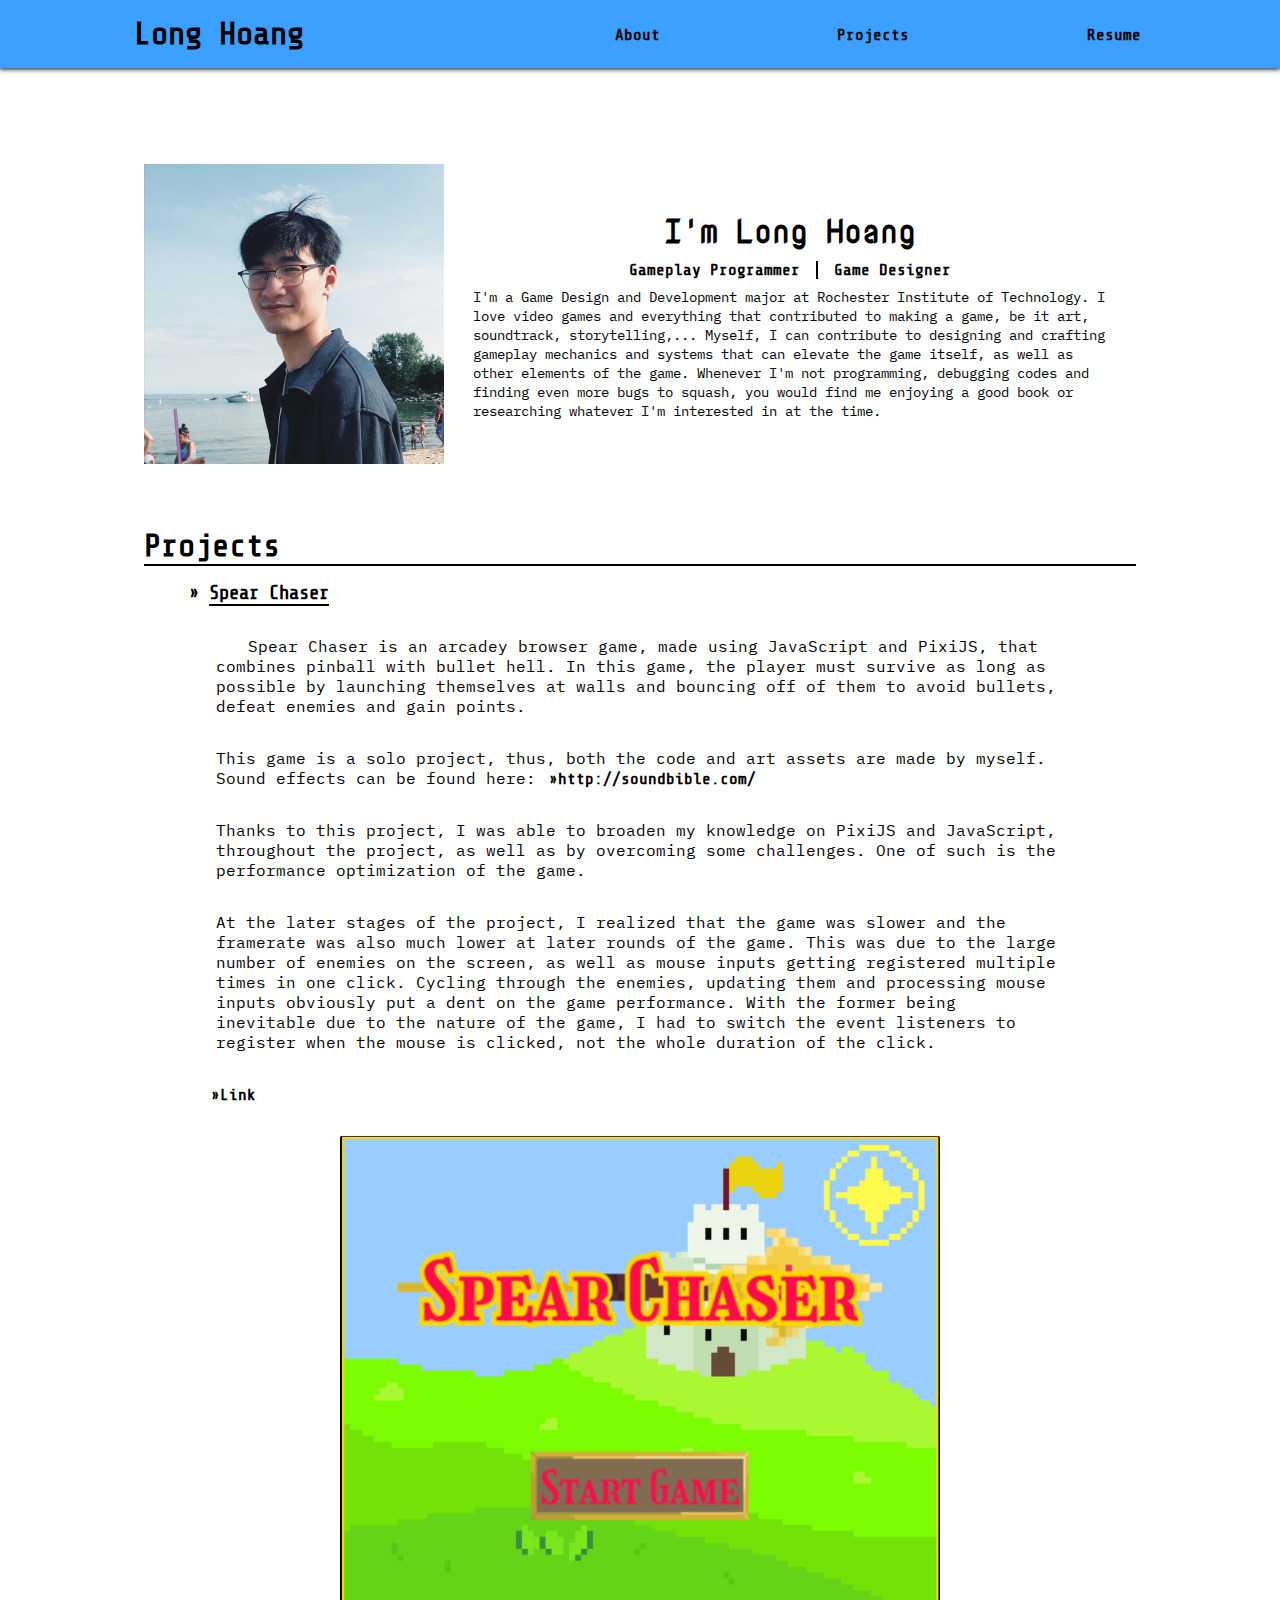
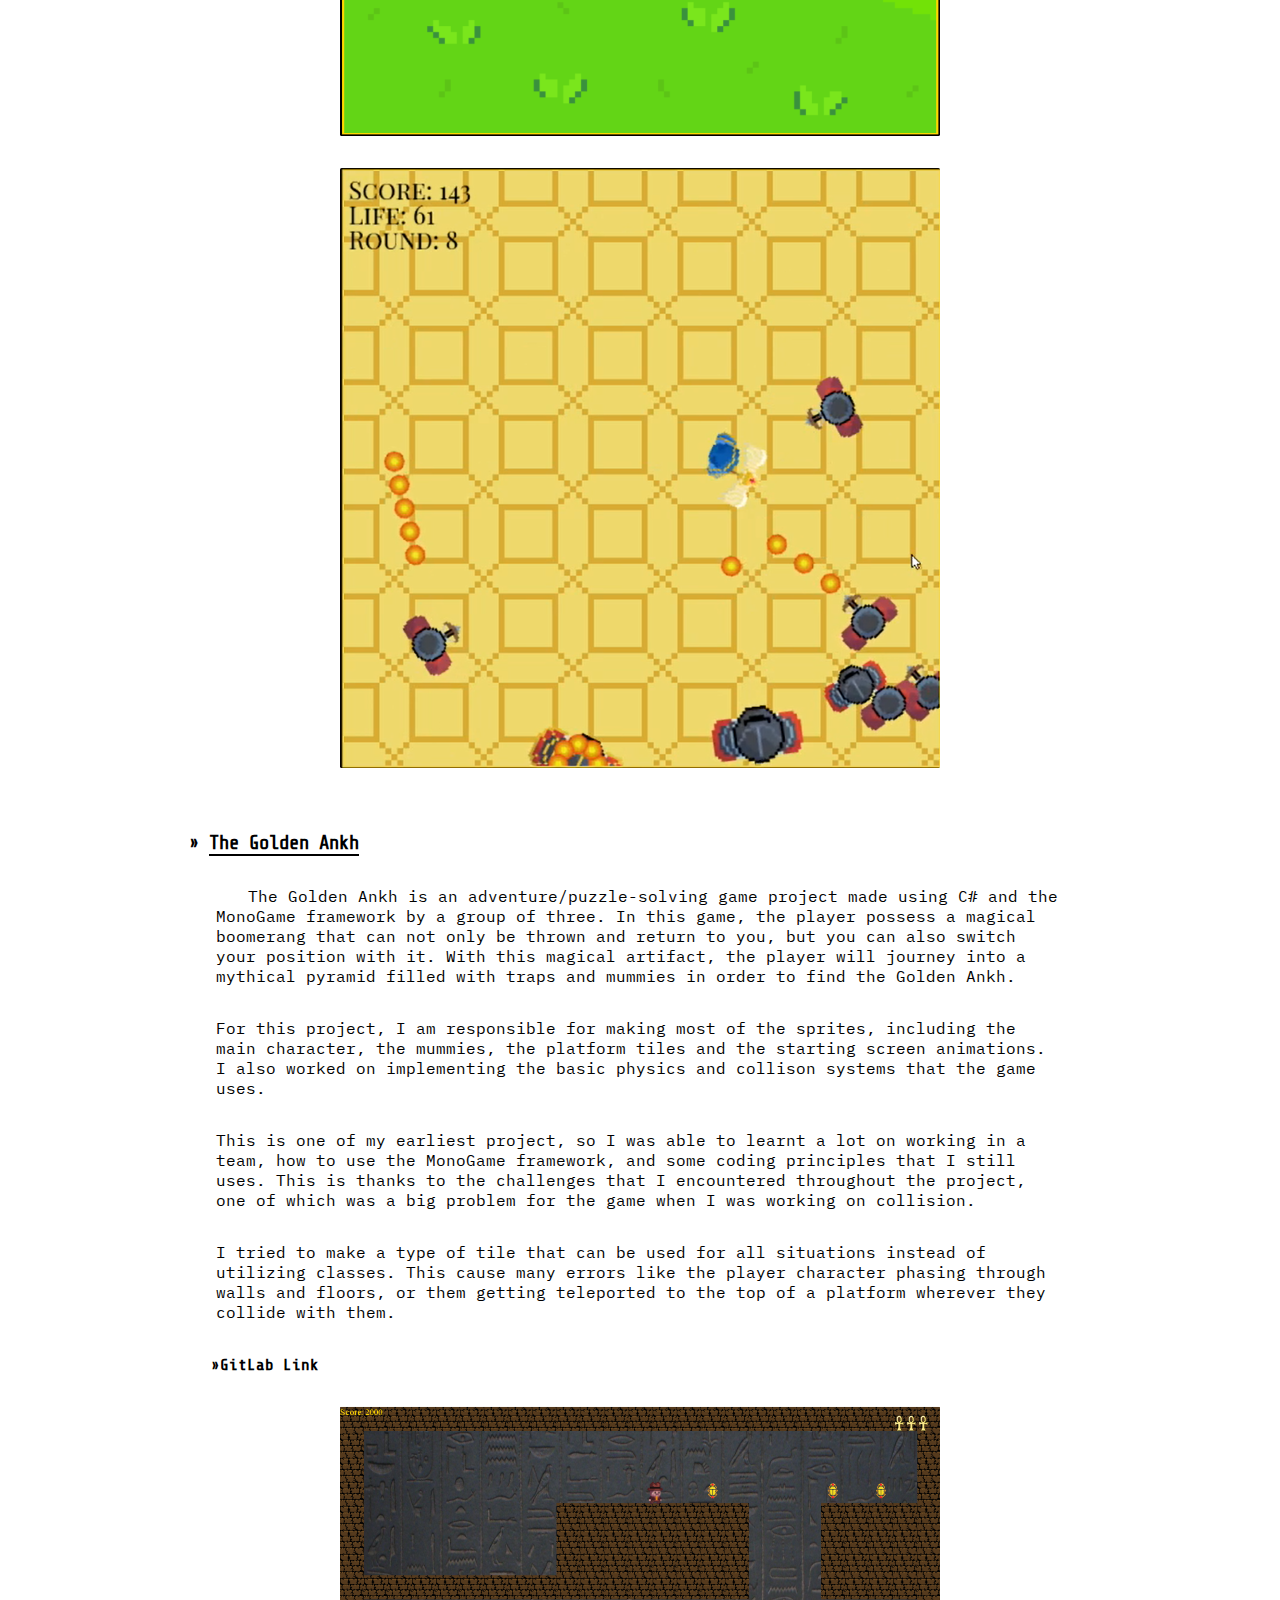
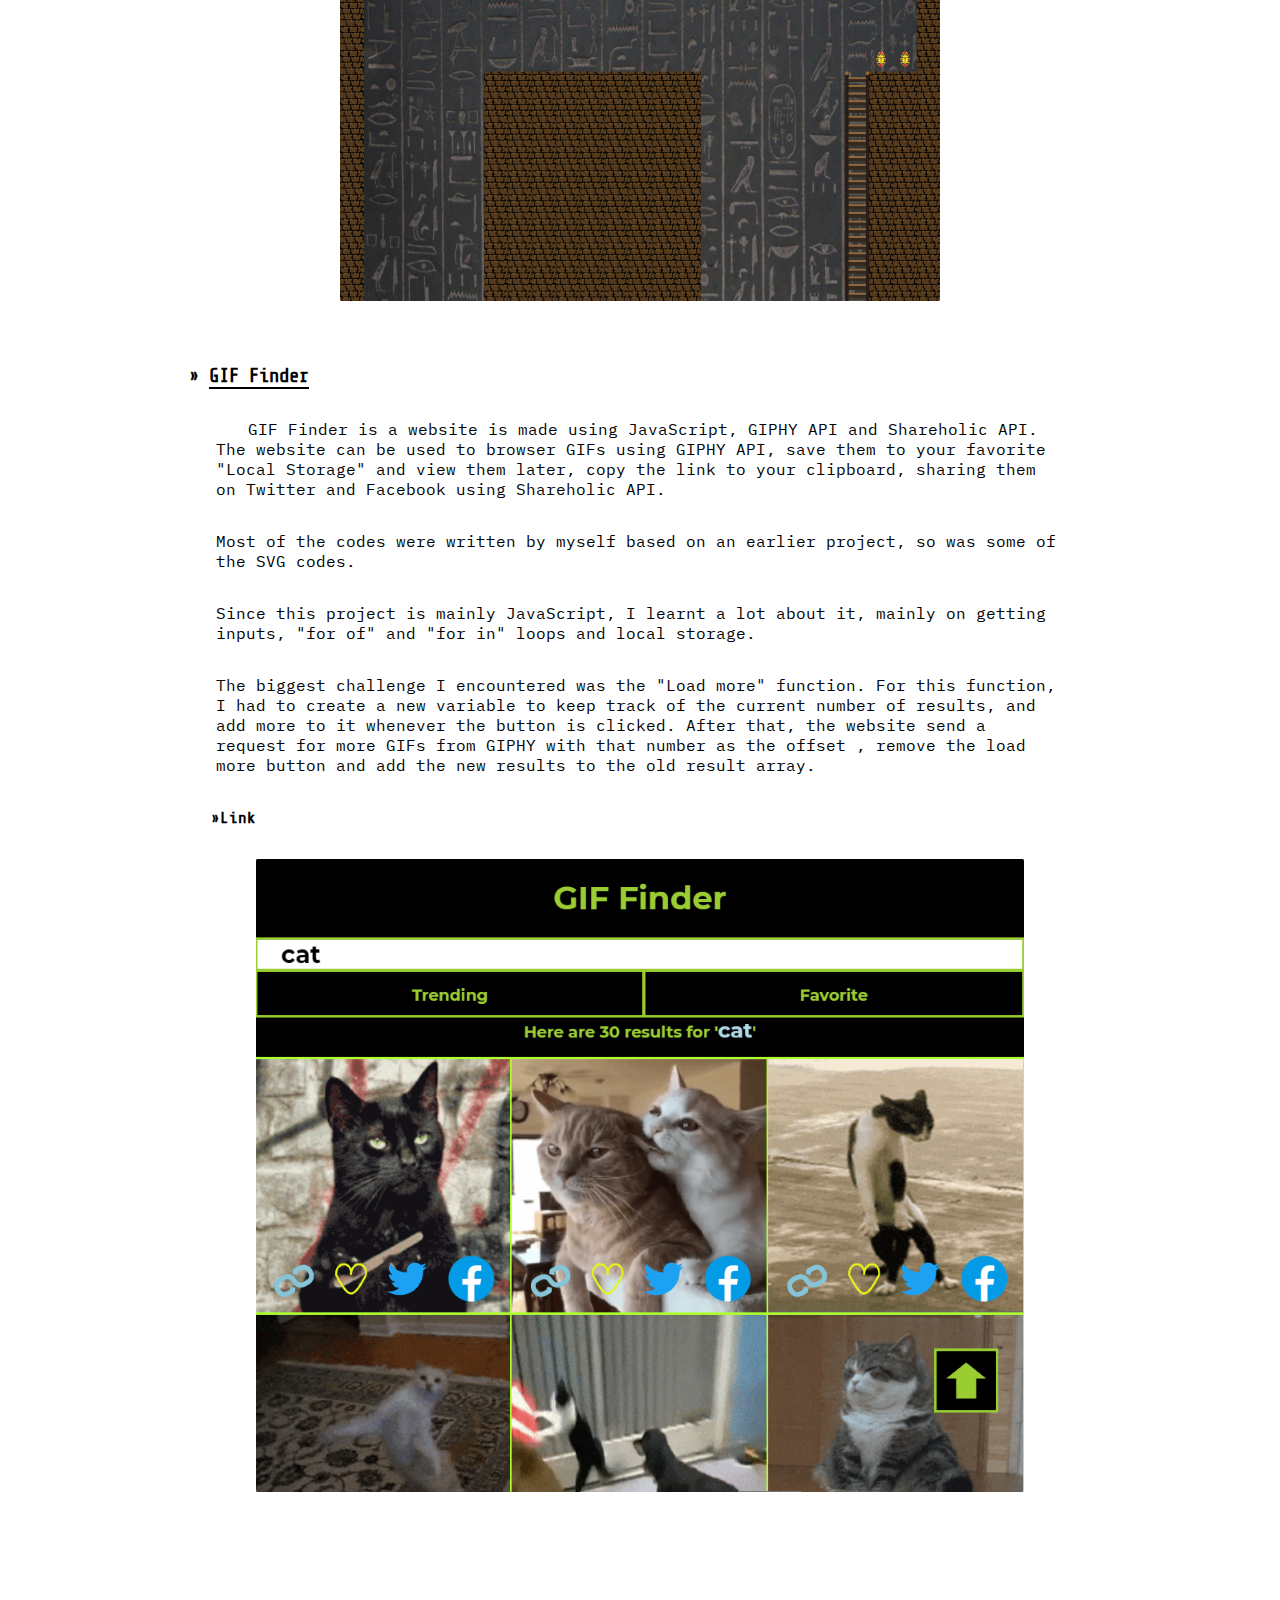
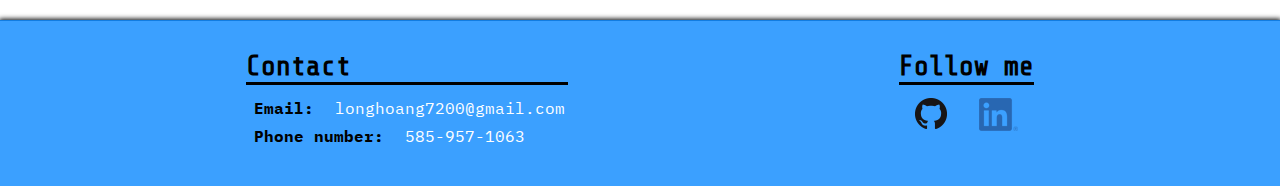
==== index.html @ c7fd9ba0 "updated pfp" ====
<!DOCTYPE html>
<html lang = "en">
<head>
    <meta charset="UTF-8">
    <meta content="width=device-width, initial-scale=1" name="viewport"/>
    <title>Long Hoang Portfolio</title>
    <link rel="stylesheet" type="text/css" href="css/index.css">

    <!-- Fonts -->
    <link href="https://fonts.googleapis.com/css?family=Noto+Serif+TC&display=swap" rel="stylesheet">
    <link href="https://fonts.googleapis.com/css?family=IBM+Plex+Mono&display=swap" rel="stylesheet">
    <link href="https://fonts.googleapis.com/css?family=Share+Tech+Mono&display=swap" rel="stylesheet">    
    <link href="https://fonts.googleapis.com/css?family=Nova+Mono&display=swap" rel="stylesheet">
</head>
<body>
    
    <header>
        <h1>
            <a href = "index.html">Long Hoang</a>
        </h1>

        <nav>
            <ul>
                <li><a href = "index.html#about">About</a></li>
                <li><a href = "index.html#projects">Projects</a></li>
                <li><a href = "media/LongHoang_Coop_Resume.pdf" target = _blank>Resume</a></li>
            </ul>
        </nav>
    </header>

    <main>
        <section id="about">
            <img src="media/long_hoang_300px.png" alt="Long Hoang">
            
            <div>
                <h2>I'm Long Hoang</h2>

                <ul>
                    <li>Gameplay Programmer</li>
                    <li>Game Designer</li>
                </ul>

                <p>
                    I'm a Game Design and Development major at Rochester Institute of Technology.
                    I love video games and everything that contributed to making a game, be it art, soundtrack, storytelling,...
                    Myself, I can contribute to designing and crafting gameplay mechanics and systems that can elevate the game itself,
                    as well as other elements of the game.
                    Whenever I'm not programming, debugging codes and finding even more bugs to squash, you would find me enjoying a 
                    good book or researching whatever I'm interested in at the time.
                </p>
            </div>
        </section>

        <section id="projects">
            <h2>
                Projects
            </h2>

            <ul>
                <li>
                    <h3>
                        <span>Spear Chaser</span>
                    </h3>

                    <p class="first-para">
                        Spear Chaser is an arcadey browser game, made using JavaScript and PixiJS, that combines pinball with bullet hell.
                        In this game, the player must survive as long as possible by launching themselves at walls and bouncing
                        off of them to avoid bullets, defeat enemies and gain points. 
                    </p>

                    <p>
                        This game is a solo project, thus, both the code and art assets are made by myself. Sound effects can be
                        found here: <a href = "http://soundbible.com/">http://soundbible.com/</a>
                    </p>

                    <p>
                        Thanks to this project, I was able to  broaden my knowledge on PixiJS and JavaScript, throughout the project,
                        as well as by overcoming some challenges. One of such is the performance optimization of the game. 
                    </p>

                    <p>
                        At the later
                        stages of the project, I realized that the game was slower and the framerate was also much lower at later rounds
                        of the game. This was due to the large number of enemies on the screen, as well as mouse inputs getting registered
                        multiple times in one click. Cycling through the enemies, updating them and processing mouse inputs obviously 
                        put a dent on the game performance. With the former being inevitable due to the nature of the game, I had to switch 
                        the event listeners to register when the mouse is clicked, not the whole duration of the click.
                    </p>

                    <a href = "https://people.rit.edu/lth1092/235/Project3/">Link</a>

                    <picture>
                        <source srcset = "media/spear-chaser-title-300px.PNG" media = "(max-width: 700px)">
                        <source srcset = "media/spear-chaser-title-600px.PNG">
                        <img src="media/spear-chaser-title-600px.PNG" alt = "Title for the game Spear Chaser">
                    </picture>
                    
                    <picture>
                        <source srcset = "media/spear-chaser-gameplay-300px.PNG" media = "(max-width: 700px)">
                        <source srcset = "media/spear-chaser-gameplay-600px.png">
                        <img src="media/spear-chaser-gameplay-600px.png" 
                        alt = "The player character lunges at the enemies while avoding bullets">
                    </picture>
                </li>

                <li>
                    <h3>
                        <span>The Golden Ankh</span>
                    </h3>

                    <p class="first-para">
                        The Golden Ankh is an adventure/puzzle-solving game project made using C# and the MonoGame framework by a group of 
                        three. In this game, the player possess a magical boomerang that can not only be thrown and return to you, but you 
                        can also switch
                        your position with it. With this magical artifact, the player will journey into a mythical pyramid filled with traps
                        and mummies in order to find the Golden Ankh.
                    </p>

                    <p>
                        For this project, I am responsible for making most of the sprites, including the main character, the mummies,
                        the platform tiles and the starting screen animations. I also worked on implementing the basic physics 
                        and collison systems that the game uses.
                    </p>

                    <p>
                        This is one of my earliest project, so I was able to learnt a lot on working in a team, how to use the 
                        MonoGame framework, and some coding principles that I still uses. This is thanks to the challenges that 
                        I encountered throughout the project, one of which was a big problem for the game when I was working on 
                        collision. 
                    </p>

                    <p>
                        I tried to make a type of tile that can be used for all situations instead of utilizing classes. 
                        This cause many errors like the player character phasing through walls and floors, or them getting
                        teleported to the top of a platform wherever they collide with them. 
                    </p>

                    <a href = "https://kgcoe-git.rit.edu/txw4522/thegoldenankh">GitLab Link</a>

                    <picture>
                        <source srcset = "media/golden-ankh-small.png" media = "(max-width: 700px)">
                        <source srcset = "media/golden-ankh-medium.png">
                        <img src = "media/golden-ankh-medium.png" 
                        alt = "A stage from the Golden Ankh">
                    </picture>
                </li>

                <li>
                    <h3>
                        <span>GIF Finder</span>
                    </h3>

                    <p class="first-para">
                        GIF Finder is a website is made using JavaScript, GIPHY API and Shareholic API. The website can be used to browser
                        GIFs using GIPHY API, save them to your favorite "Local Storage" and view them later, copy the link to your 
                        clipboard, sharing them on Twitter and Facebook using Shareholic API.
                    </p>

                    <p>
                        Most of the codes were written by myself based on an earlier project, so was some of the SVG codes.
                    </p>

                    <p>
                        Since this project is mainly JavaScript, I learnt a lot about it, mainly on getting inputs, "for of" and 
                        "for in" loops and local storage. 
                    </p>

                    <p>
                        The biggest challenge I encountered was the "Load more" function. For 
                        this function, I had to create a new variable to keep track of the current number of results, and add more to
                        it whenever the button is clicked. After that, the website send a request for more GIFs from GIPHY
                        with that number as the offset
                        , remove the load more button and add the new results to the old result array. 
                    </p>

                    <a href = "https://people.rit.edu/lth1092/235/Project2/">Link</a>

                    <picture>
                        <source srcset = "media/GIF-Finder-small.PNG" media = "(max-width: 500px)">
                        <source srcset = "media/GIF-Finder-medium.PNG" media = "(max-width: 768px)">
                        <source srcset = "media/GIF-Finder-large.PNG">
                        <img src="media/GIF-Finder-large.PNG" alt = "GIF Finder interface">
                    </picture>
                </li>

            </ul>
        </section>
    </main>

    <footer>
        <div id = "footer-wrapper">
            <div id = "contact">
                <h2>
                    Contact
                </h2>

                <ul>
                    <li>
                        <p>Email: </p>
                        <a href = "mailto:longhoang7200@gmail.com">longhoang7200@gmail.com</a>
                    </li>

                    <li>
                        <p>Phone number: </p>
                        <a href = "tel:+1585-957-1063">585-957-1063</a>
                    </li>
                </ul>
            </div>

            <div id = "website-links">
                <h2>
                    Follow me
                </h2>

                <ul>
                    <li>
                        <a href = "https://github.com/Vestroie">
                            <img src = "media/GitHub-Mark-32px.png" alt = "GitHub link">
                        </a>
                    </li>

                    <li>
                        <a href = "https://www.linkedin.com/in/longtuanhoang/">
                            <img src = "media/LI-In-Bug-Small.png" alt = "LinkedIn link">
                        </a>
                    </li>
                </ul>
            </div>
        </div>
    </footer>

</body>
</html>
---- css/index.css ----
/* General */
body
{
    display: grid;
    grid-template-areas: 
                    "header"
                    "main"
                    "footer";
    margin: 0;
    grid-template-rows: auto auto auto;
    min-width: 100vw;
}

ul
{
    list-style: none;
    padding: 0;
    margin: 0;
}

h2
{
    text-align: center;
}

header, footer
{
    background-color: #3ba0ff;
}

h1, h2, h3, a   
{
    font-family: 'Share Tech Mono';
}

li, p, footer a
{
    font-family: 'IBM Plex Mono';
}

img
{
    display: block;
}

/* Header */
header
{
    grid-area: header;
    display: flex;
    flex-direction: column;
    align-items: center;
    padding: 0 5%;
    box-shadow: 0 0 5px 1px black;
    padding-bottom: 2em;
}

nav
{
    flex: 1 0 auto;
    width: 95%;
}

header ul
{
    display: flex;
    justify-content: space-between;
}

header ul li
{
    margin: 0 0.5em;
}

h1
{
    color: black;
    display: block;
    flex: 1 0 auto;
    font-size: 120%;
    margin-top: 2em;
    margin-bottom: 1em;
}

nav a
{
    font-size: 100%;
}

/* Main */
main
{
    grid-area: main;
    margin: 0;
    padding: 2em 0.5em;
    background-color: white;
    border-radius: 0.1em;
    display: grid;
    grid-template-areas: 
                    "about"
                    "programming";
    grid-template-rows: auto auto;
}

main a
{
    margin-left: 1em;
}

#about
{
    padding-bottom: 2em;
    grid-area: about;
    display: flex;
    flex-direction: column;
    align-items: center;
}

#about h2 
{
    font-family: 'Nova Mono';
    font-size: 200%;
    margin-top: 1em;
    margin-bottom: 0;
}

#about div 
{
    display: flex;
    flex-direction: column;
    align-items: center;
}

#about ul
{
    margin-top: 0.5em;
    display: flex;
    flex-direction: column;
    align-items: center;
}

#about ul li
{
    font-size: 100%;
    font-family: 'Share Tech Mono'; 
    font-weight: bold;
}

#about ul li:nth-child(2)
{
    border: none;
}

#about p
{
    font-size: 90%;
    margin: 1em auto; 
    margin-bottom: 0;
}

#projects h2
{
    font-size: 200%;
    margin-top: 0.5em;
    margin-bottom: 0.5em;
    text-align: left;
    border-bottom: 2px solid black;
}

h3
{
    margin: 0;
    margin-bottom: 1em;
    margin-left: -1em;
    font-size: 120%;
}

h3 span
{
    width: 100%;
    border-bottom: 2px solid black;
}

h3:before 
{
    content: "\00BB \0020";
}

#projects>ul
{
    display: flex;
    flex-direction: column;
}

#projects>ul>li
{
    border-radius: 0.2em;
    margin-bottom: 4em;
}

li p
{
    margin: 2em 0.5em;
}

.first-para
{
    text-indent: 2em;
}

#projects li:nth-last-child(1)
{
    margin-bottom: 0;
}

#projects img
{
    max-width: 100%;
    margin: 2em auto 0;
    border-radius: 0.1em;
}

ul ul
{
    list-style-type: square;
    margin-left: 2em;
}

ul ul li
{
    margin-top: 0.3em;
}

/* Footer */
footer
{
    grid-area: footer;
    border-top: 0.5px solid #127ce0;
    box-shadow: 0 0 5px 1px black;
    padding-top: 1em;
    padding-bottom: 2em;
}

footer p
{
    display: inline;
    font-weight: bold;
}

#footer-wrapper
{
    display: flex;
    flex-direction: column;
    justify-content: space-around;
    max-width: 100%;
    align-items: center;
}

#contact li
{   
    margin: 0.5em 0;
}

footer h2 
{
    margin: 0.5em 0;
}


#website-links ul
{
    display: flex;
    flex-direction: row;
}

#website-links li
{
    margin: 0 1em;
}

/* Links */
a
{
    text-decoration: none;
    font-weight: bold;
}

a:focus 
{
    outline: none;
}

h1 a:link
{
    color: black;
}

h1 a:visited
{
    color: black;
}

h1 a:focus
{
    color: black;
}

h1 a:hover
{
    color: black;
}

h1 a:active
{
    color: black;
}

nav a
{
    color: black;
}

nav a:link
{
    color: black;
}

nav a:visited
{
    color: purple;
}

nav a:focus
{
    color: white;
    background-color: #1f6db6;
    padding: 0.2em;
}

nav a:hover
{
    color: white;
    background-color: #1f6db6;
    padding: 0.2em;
}

nav a:active
{
    color: yellow;
}

main a
{
    padding: 0.2em;
    border-radius: 0.2em;
    margin: 0;
}

main a::before
{
    content: "\00BB";
}

main a:link
{
    color: black;
}

main a:visited
{
    color: purple;
}

main a:focus
{
    color: white;
    background-color: black;
}

main a:hover
{
    color: white;
    background-color: black;
}

main a:active
{
    border: 2px solid red;
}

#contact a:link
{
    border-radius: 0.1em;
    padding: 0.2em;
    color: white;
    font-weight: normal;
}

#contact a:visited
{
    color: #2678c5;
}

#contact a:focus
{
    color: white;
    background-color: #1f6db6;
}

#contact a:hover
{
    color: white;
    background-color: #1f6db6;
}

#contact a:active
{
    color: rgb(171, 187, 31);
}

/* Responsive */
@media (min-width: 450px)
{
    main
    {
        padding: 2em;
    }
}

@media (min-width: 600px)
{
    nav
    {
        margin: 0 2em;
    }
    
    h1
    {
        margin-top: 1em;
        font-size: 200%;
    }

    main
    {
        margin: 5vw;
    }

    #about ul
    {
        flex-direction: row;
    }

    #about li
    {
        padding: 0 1em;
        border-right: 2px solid black;
    }

    footer h2
    {
        text-align: left;
        font-size: 170%;
        border-bottom: 3px solid black;
    }

    #footer-wrapper
    {
        flex-direction: row;
        align-items: flex-start;
        margin: 0 5em;
    }

    #contact
    {
        margin: 0;
    }
}

@media (min-width: 800px)
{
    h1
    {
        margin: 0;
        font-size: 200%;
    }

    header
    {
        flex-direction: row;
        padding: 4em 10%;
    }

    nav
    {
        width: 25%;
        margin: 0;
    }

    main
    {
        padding: 2em 0;
        margin: 5% 10%;
        grid-template-rows: auto auto;
    }

    #website-links li
    {
        margin: 0 1em;
    }
}

@media (min-width: 1000px)
{
    header
    {
        padding: 1em 10%;
    }

    header a
    {
        padding: 0.2em;
    }

    main
    {
        margin: 5% 10%;
        padding-bottom: 4em;
    }

    section
    {
        padding: 0 5em;
    }

    #about
    {
        padding: 0 1em 3em;
        flex-direction: row;
    }
    
    #about p
    {
        margin: 0.5em 2em 0; 
    }

    #about h2
    {
        margin-top: 0;
    }

    #projects h2
    {
        margin-left: -2em;
        margin-right: -2em;
    }
}

@media (min-width: 1500px)
{
    header
    {
        padding: 1.5em 20%;
        font-size: 150%;
    }

    main
    {
        padding-top: 1em;
        margin: 2% 20%;
    }
}
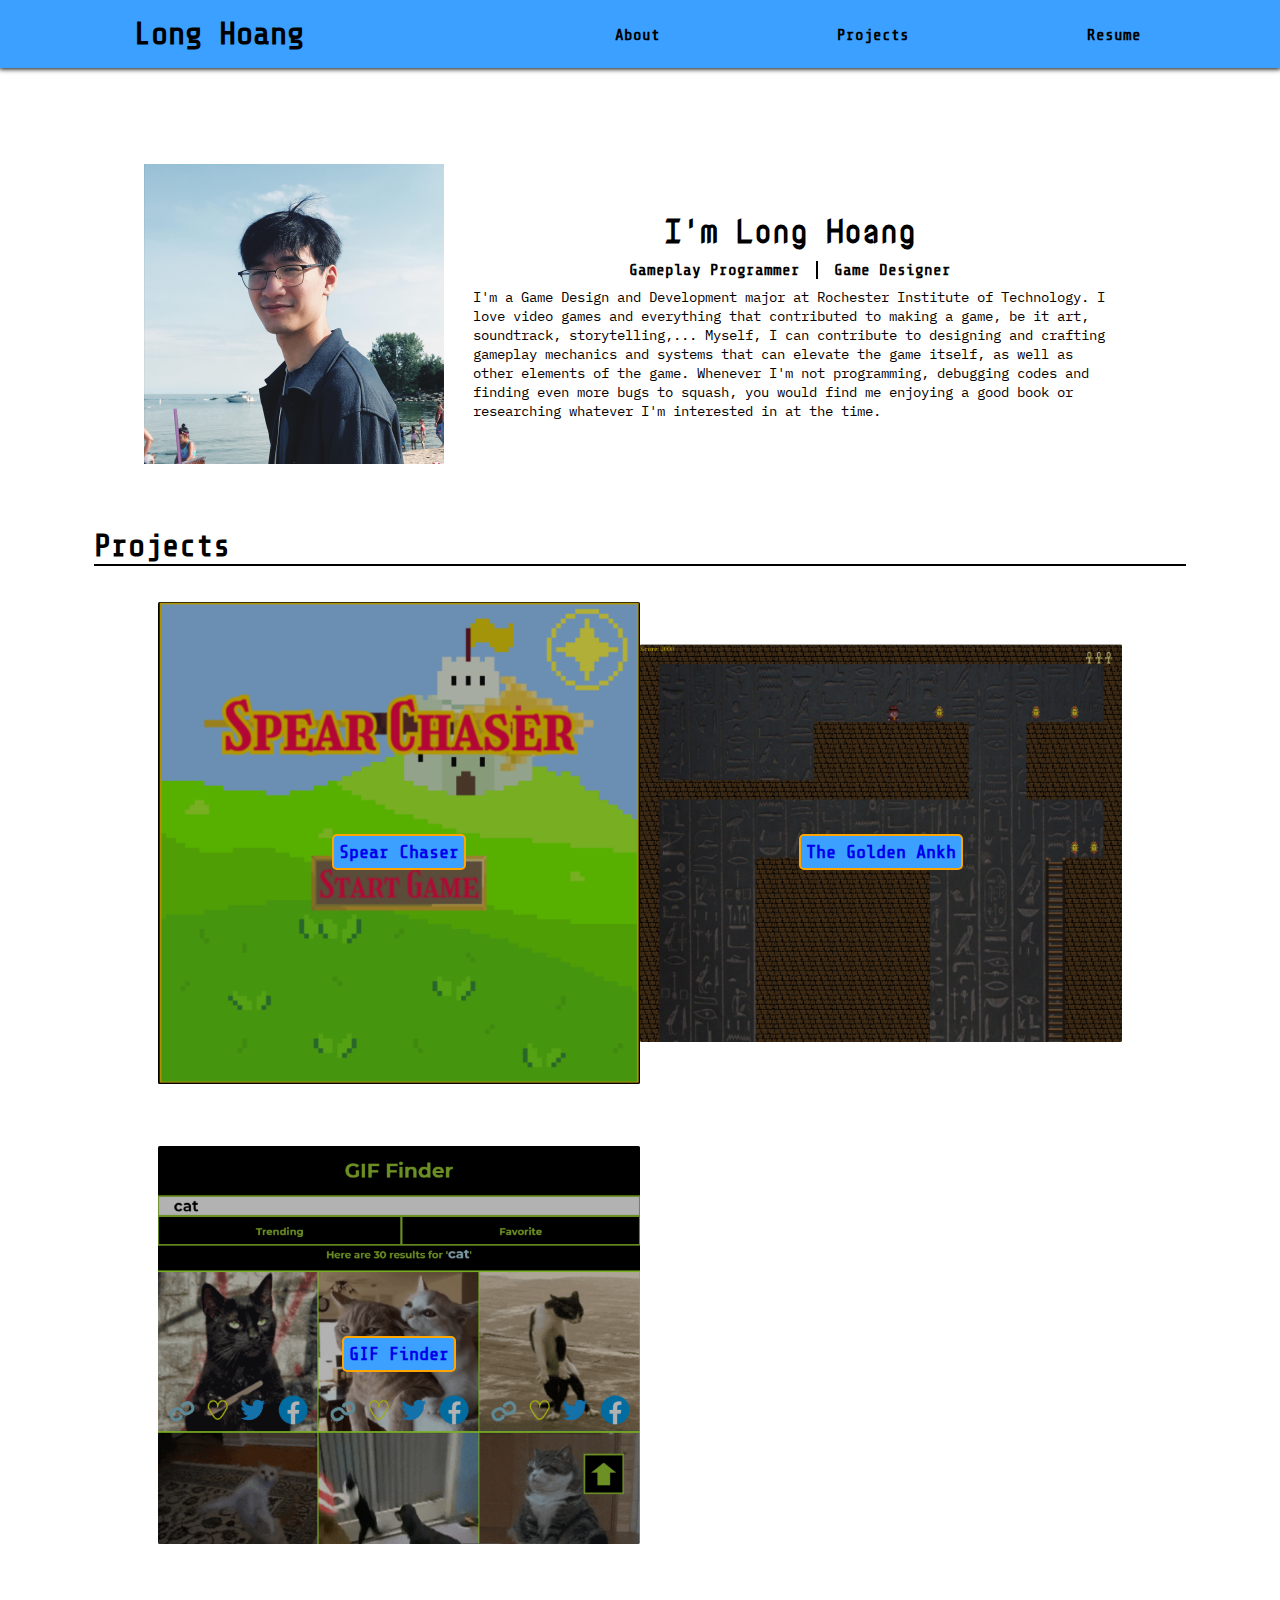
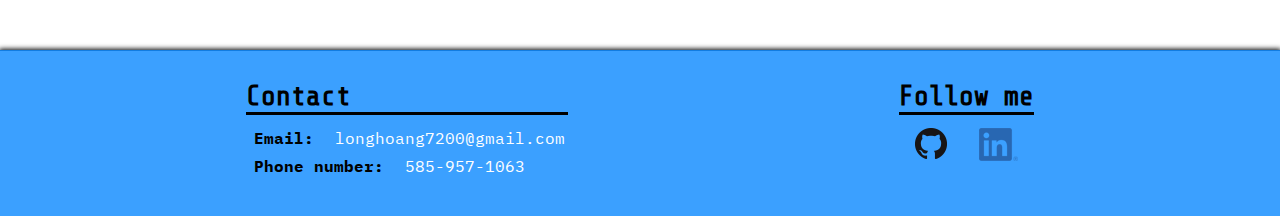
==== commit 9d68c37b: "Added project pages" ====
--- a/index.html
+++ b/index.html
@@ -58,129 +58,38 @@
 
             <ul>
                 <li>
-                    <h3>
-                        <span>Spear Chaser</span>
-                    </h3>
-
-                    <p class="first-para">
-                        Spear Chaser is an arcadey browser game, made using JavaScript and PixiJS, that combines pinball with bullet hell.
-                        In this game, the player must survive as long as possible by launching themselves at walls and bouncing
-                        off of them to avoid bullets, defeat enemies and gain points. 
-                    </p>
-
-                    <p>
-                        This game is a solo project, thus, both the code and art assets are made by myself. Sound effects can be
-                        found here: <a href = "http://soundbible.com/">http://soundbible.com/</a>
-                    </p>
-
-                    <p>
-                        Thanks to this project, I was able to  broaden my knowledge on PixiJS and JavaScript, throughout the project,
-                        as well as by overcoming some challenges. One of such is the performance optimization of the game. 
-                    </p>
-
-                    <p>
-                        At the later
-                        stages of the project, I realized that the game was slower and the framerate was also much lower at later rounds
-                        of the game. This was due to the large number of enemies on the screen, as well as mouse inputs getting registered
-                        multiple times in one click. Cycling through the enemies, updating them and processing mouse inputs obviously 
-                        put a dent on the game performance. With the former being inevitable due to the nature of the game, I had to switch 
-                        the event listeners to register when the mouse is clicked, not the whole duration of the click.
-                    </p>
-
-                    <a href = "https://people.rit.edu/lth1092/235/Project3/">Link</a>
-
-                    <picture>
-                        <source srcset = "media/spear-chaser-title-300px.PNG" media = "(max-width: 700px)">
-                        <source srcset = "media/spear-chaser-title-600px.PNG">
-                        <img src="media/spear-chaser-title-600px.PNG" alt = "Title for the game Spear Chaser">
-                    </picture>
-                    
-                    <picture>
-                        <source srcset = "media/spear-chaser-gameplay-300px.PNG" media = "(max-width: 700px)">
-                        <source srcset = "media/spear-chaser-gameplay-600px.png">
-                        <img src="media/spear-chaser-gameplay-600px.png" 
-                        alt = "The player character lunges at the enemies while avoding bullets">
-                    </picture>
+                    <a href="spearchaser.html">
+                        <h3 >Spear Chaser</h3>
+                        <picture>
+                            <source srcset = "media/spear-chaser-title-300px.PNG" media = "(max-width: 700px)">
+                            <source srcset = "media/spear-chaser-title-600px.PNG">
+                            <img src="media/spear-chaser-title-600px.PNG" alt = "Title for the game Spear Chaser">
+                        </picture>
+                    </a>
                 </li>
 
                 <li>
-                    <h3>
-                        <span>The Golden Ankh</span>
-                    </h3>
-
-                    <p class="first-para">
-                        The Golden Ankh is an adventure/puzzle-solving game project made using C# and the MonoGame framework by a group of 
-                        three. In this game, the player possess a magical boomerang that can not only be thrown and return to you, but you 
-                        can also switch
-                        your position with it. With this magical artifact, the player will journey into a mythical pyramid filled with traps
-                        and mummies in order to find the Golden Ankh.
-                    </p>
-
-                    <p>
-                        For this project, I am responsible for making most of the sprites, including the main character, the mummies,
-                        the platform tiles and the starting screen animations. I also worked on implementing the basic physics 
-                        and collison systems that the game uses.
-                    </p>
-
-                    <p>
-                        This is one of my earliest project, so I was able to learnt a lot on working in a team, how to use the 
-                        MonoGame framework, and some coding principles that I still uses. This is thanks to the challenges that 
-                        I encountered throughout the project, one of which was a big problem for the game when I was working on 
-                        collision. 
-                    </p>
-
-                    <p>
-                        I tried to make a type of tile that can be used for all situations instead of utilizing classes. 
-                        This cause many errors like the player character phasing through walls and floors, or them getting
-                        teleported to the top of a platform wherever they collide with them. 
-                    </p>
-
-                    <a href = "https://kgcoe-git.rit.edu/txw4522/thegoldenankh">GitLab Link</a>
-
-                    <picture>
-                        <source srcset = "media/golden-ankh-small.png" media = "(max-width: 700px)">
-                        <source srcset = "media/golden-ankh-medium.png">
-                        <img src = "media/golden-ankh-medium.png" 
-                        alt = "A stage from the Golden Ankh">
-                    </picture>
+                    <a href="goldenankh.html">
+                        <h3>The Golden Ankh</h3>
+                        <picture>
+                            <source srcset = "media/golden-ankh-small.png" media = "(max-width: 700px)">
+                            <source srcset = "media/golden-ankh-medium.png">
+                            <img src = "media/golden-ankh-medium.png" 
+                            alt = "A stage from the Golden Ankh">
+                        </picture>
+                    </a>
                 </li>
 
                 <li>
-                    <h3>
-                        <span>GIF Finder</span>
-                    </h3>
-
-                    <p class="first-para">
-                        GIF Finder is a website is made using JavaScript, GIPHY API and Shareholic API. The website can be used to browser
-                        GIFs using GIPHY API, save them to your favorite "Local Storage" and view them later, copy the link to your 
-                        clipboard, sharing them on Twitter and Facebook using Shareholic API.
-                    </p>
-
-                    <p>
-                        Most of the codes were written by myself based on an earlier project, so was some of the SVG codes.
-                    </p>
-
-                    <p>
-                        Since this project is mainly JavaScript, I learnt a lot about it, mainly on getting inputs, "for of" and 
-                        "for in" loops and local storage. 
-                    </p>
-
-                    <p>
-                        The biggest challenge I encountered was the "Load more" function. For 
-                        this function, I had to create a new variable to keep track of the current number of results, and add more to
-                        it whenever the button is clicked. After that, the website send a request for more GIFs from GIPHY
-                        with that number as the offset
-                        , remove the load more button and add the new results to the old result array. 
-                    </p>
-
-                    <a href = "https://people.rit.edu/lth1092/235/Project2/">Link</a>
-
-                    <picture>
-                        <source srcset = "media/GIF-Finder-small.PNG" media = "(max-width: 500px)">
-                        <source srcset = "media/GIF-Finder-medium.PNG" media = "(max-width: 768px)">
-                        <source srcset = "media/GIF-Finder-large.PNG">
-                        <img src="media/GIF-Finder-large.PNG" alt = "GIF Finder interface">
-                    </picture>
+                    <a href="giffinder.html">
+                        <h3>GIF Finder</h3>
+                        <picture>
+                            <source srcset = "media/GIF-Finder-small.PNG" media = "(max-width: 500px)">
+                            <source srcset = "media/GIF-Finder-medium.PNG" media = "(max-width: 768px)">
+                            <source srcset = "media/GIF-Finder-large.PNG">
+                            <img src="media/GIF-Finder-large.PNG" alt = "GIF Finder interface">
+                        </picture>
+                    </a>
                 </li>
 
             </ul>
@@ -214,13 +123,13 @@
 
                 <ul>
                     <li>
-                        <a href = "https://github.com/Vestroie">
+                        <a href = "https://github.com/Long-T-Hoang" target="_blank">
                             <img src = "media/GitHub-Mark-32px.png" alt = "GitHub link">
                         </a>
                     </li>
 
                     <li>
-                        <a href = "https://www.linkedin.com/in/longtuanhoang/">
+                        <a href = "https://www.linkedin.com/in/longtuanhoang/" target="_blank">
                             <img src = "media/LI-In-Bug-Small.png" alt = "LinkedIn link">
                         </a>
                     </li>
--- a/css/index.css
+++ b/css/index.css
@@ -167,68 +167,60 @@
     border-bottom: 2px solid black;
 }
 
+li p
+{
+    margin: 2em 0.5em;
+}
+
+#projects>p:first-of-type
+{
+    text-indent: 2em;
+}
+
+#projects li:nth-last-child(1)
+{
+    margin-bottom: 0;
+}
+
+#projects img
+{
+    max-width: 100%;
+    border-radius: 0.1em;
+}
+
+#projects ul{
+    display: grid;
+    grid-template-columns: auto;
+    grid-template-rows: 350px 300px auto;
+}
+
+#projects ul li{
+    position: relative;
+    justify-self: center;
+    align-self: center;
+}
+
 h3
 {
-    margin: 0;
-    margin-bottom: 1em;
-    margin-left: -1em;
-    font-size: 120%;
-}
-
-h3 span
-{
-    width: 100%;
-    border-bottom: 2px solid black;
-}
-
-h3:before 
-{
-    content: "\00BB \0020";
-}
-
-#projects>ul
-{
-    display: flex;
-    flex-direction: column;
-}
-
-#projects>ul>li
-{
-    border-radius: 0.2em;
-    margin-bottom: 4em;
-}
-
-li p
-{
-    margin: 2em 0.5em;
-}
-
-.first-para
-{
-    text-indent: 2em;
-}
-
-#projects li:nth-last-child(1)
-{
-    margin-bottom: 0;
-}
-
-#projects img
-{
-    max-width: 100%;
-    margin: 2em auto 0;
-    border-radius: 0.1em;
-}
-
-ul ul
-{
-    list-style-type: square;
-    margin-left: 2em;
-}
-
-ul ul li
-{
-    margin-top: 0.3em;
+    position: absolute;
+    left: 50%;
+    top: 50%;
+    z-index: 10;
+    transform: translate(-50%, -50%);
+    background: #3ba0ff;
+    border: 2px solid orange;
+    padding: 5px;
+    border-radius: 5px;
+    pointer-events: none;
+}
+
+#projects img{
+    width: 300px;
+    filter: brightness(0.7);
+}
+
+#projects img:hover{
+    filter: brightness(0.3) blur(3px);
 }
 
 /* Footer */
@@ -349,45 +341,6 @@
     color: yellow;
 }
 
-main a
-{
-    padding: 0.2em;
-    border-radius: 0.2em;
-    margin: 0;
-}
-
-main a::before
-{
-    content: "\00BB";
-}
-
-main a:link
-{
-    color: black;
-}
-
-main a:visited
-{
-    color: purple;
-}
-
-main a:focus
-{
-    color: white;
-    background-color: black;
-}
-
-main a:hover
-{
-    color: white;
-    background-color: black;
-}
-
-main a:active
-{
-    border: 2px solid red;
-}
-
 #contact a:link
 {
     border-radius: 0.1em;
@@ -500,6 +453,7 @@
     {
         padding: 2em 0;
         margin: 5% 10%;
+        margin-bottom: 0;
         grid-template-rows: auto auto;
     }
 
@@ -507,6 +461,11 @@
     {
         margin: 0 1em;
     }
+
+    #projects ul{
+        grid-template-columns: 1fr 1fr;
+        grid-template-rows: 1fr 1fr;
+    }
 }
 
 @media (min-width: 1000px)
@@ -524,7 +483,7 @@
     main
     {
         margin: 5% 10%;
-        padding-bottom: 4em;
+        padding-bottom: 0;
     }
 
     section
@@ -548,11 +507,19 @@
         margin-top: 0;
     }
 
+    #projects{
+        padding: 0 30px;
+    }
+
     #projects h2
     {
         margin-left: -2em;
         margin-right: -2em;
     }
+
+    #projects img{
+        width: 500px;
+    }
 }
 
 @media (min-width: 1500px)
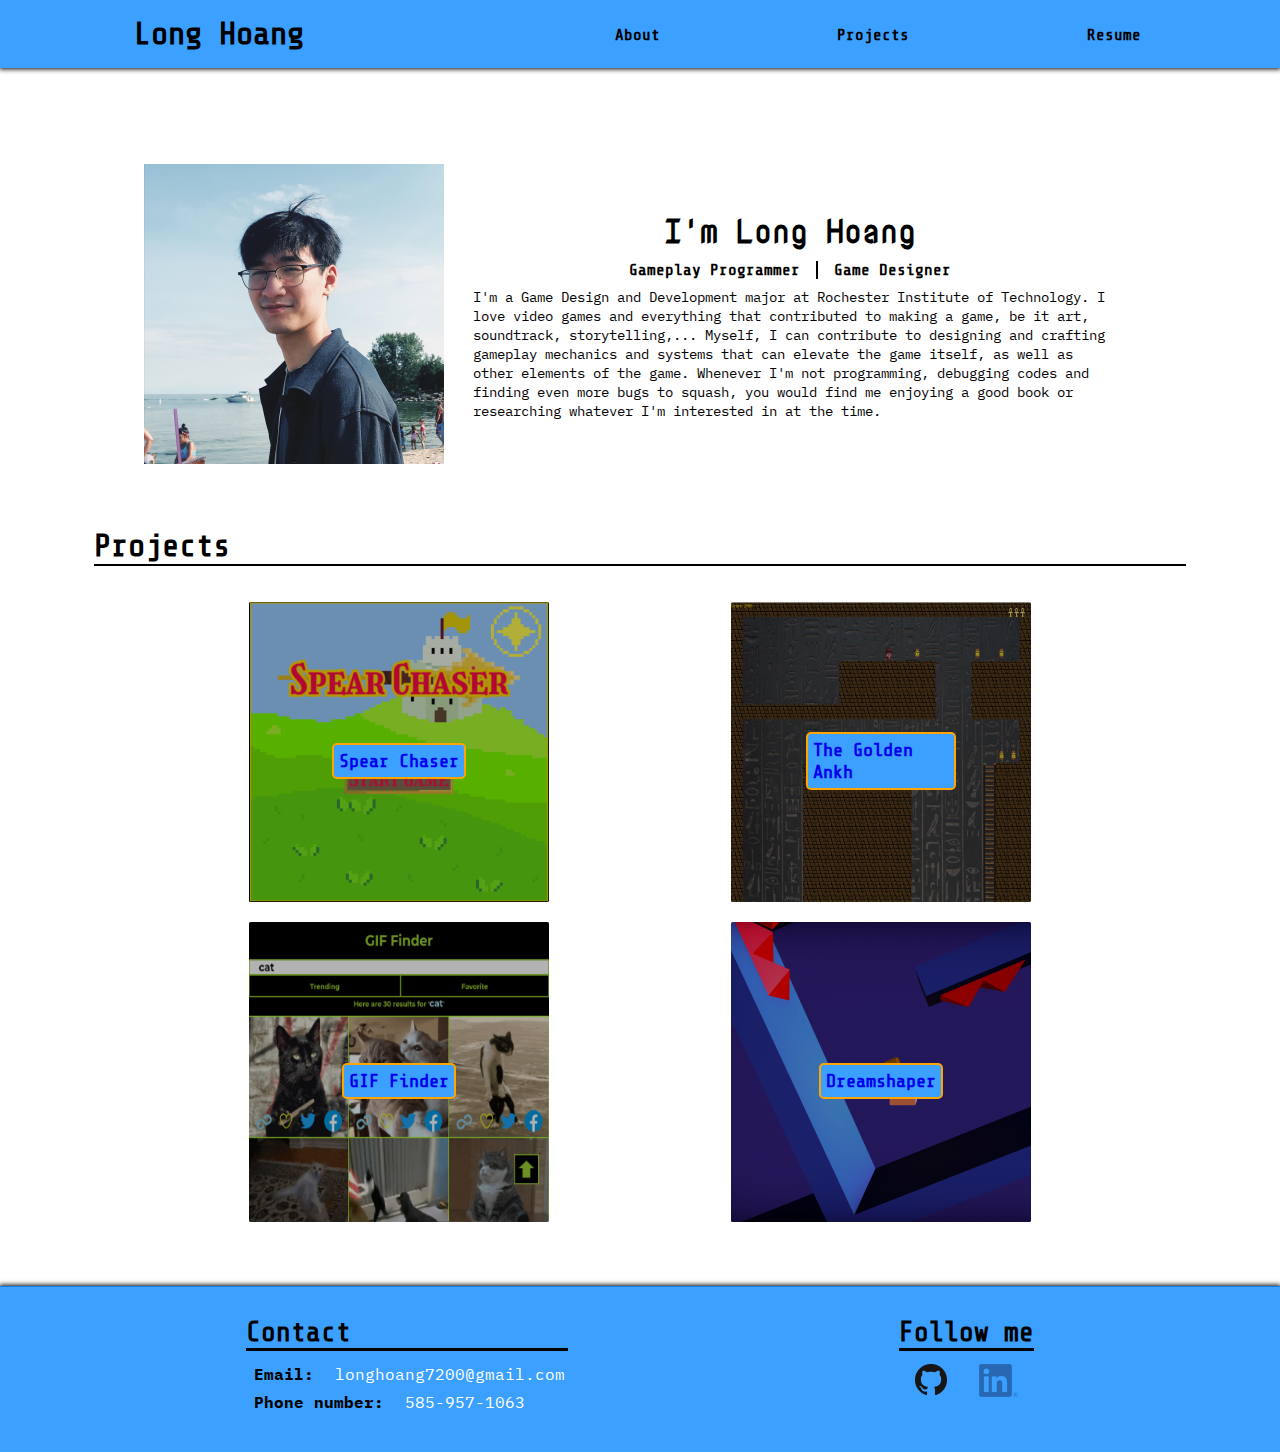
==== commit 507c4be3: "Changes to layout" ====
--- a/index.html
+++ b/index.html
@@ -92,6 +92,17 @@
                     </a>
                 </li>
 
+                <li>
+                    <a href="dreamshaper.html">
+                        <h3>Dreamshaper</h3>
+                        <picture>
+                            <source srcset = "media/dreamshaper-300px.png" media = "(max-width: 500px)">
+                            <source srcset = "media/dreamshaper-600px.png" media = "(max-width: 768px)">
+                            <img src="media/dreamshaper-600px.png" alt = "Dreamshaper gravity shifting mechanic">
+                        </picture>
+                    </a>
+                </li>
+
             </ul>
         </section>
     </main>
--- a/css/index.css
+++ b/css/index.css
@@ -197,7 +197,7 @@
 #projects ul li{
     position: relative;
     justify-self: center;
-    align-self: center;
+    align-self: stretch;
 }
 
 h3
@@ -216,6 +216,7 @@
 
 #projects img{
     width: 300px;
+    height: 300px;
     filter: brightness(0.7);
 }
 
@@ -517,8 +518,13 @@
         margin-right: -2em;
     }
 
+}
+
+@media (min-width: 1400px)
+{
     #projects img{
         width: 500px;
+        height: 500px;
     }
 }
 
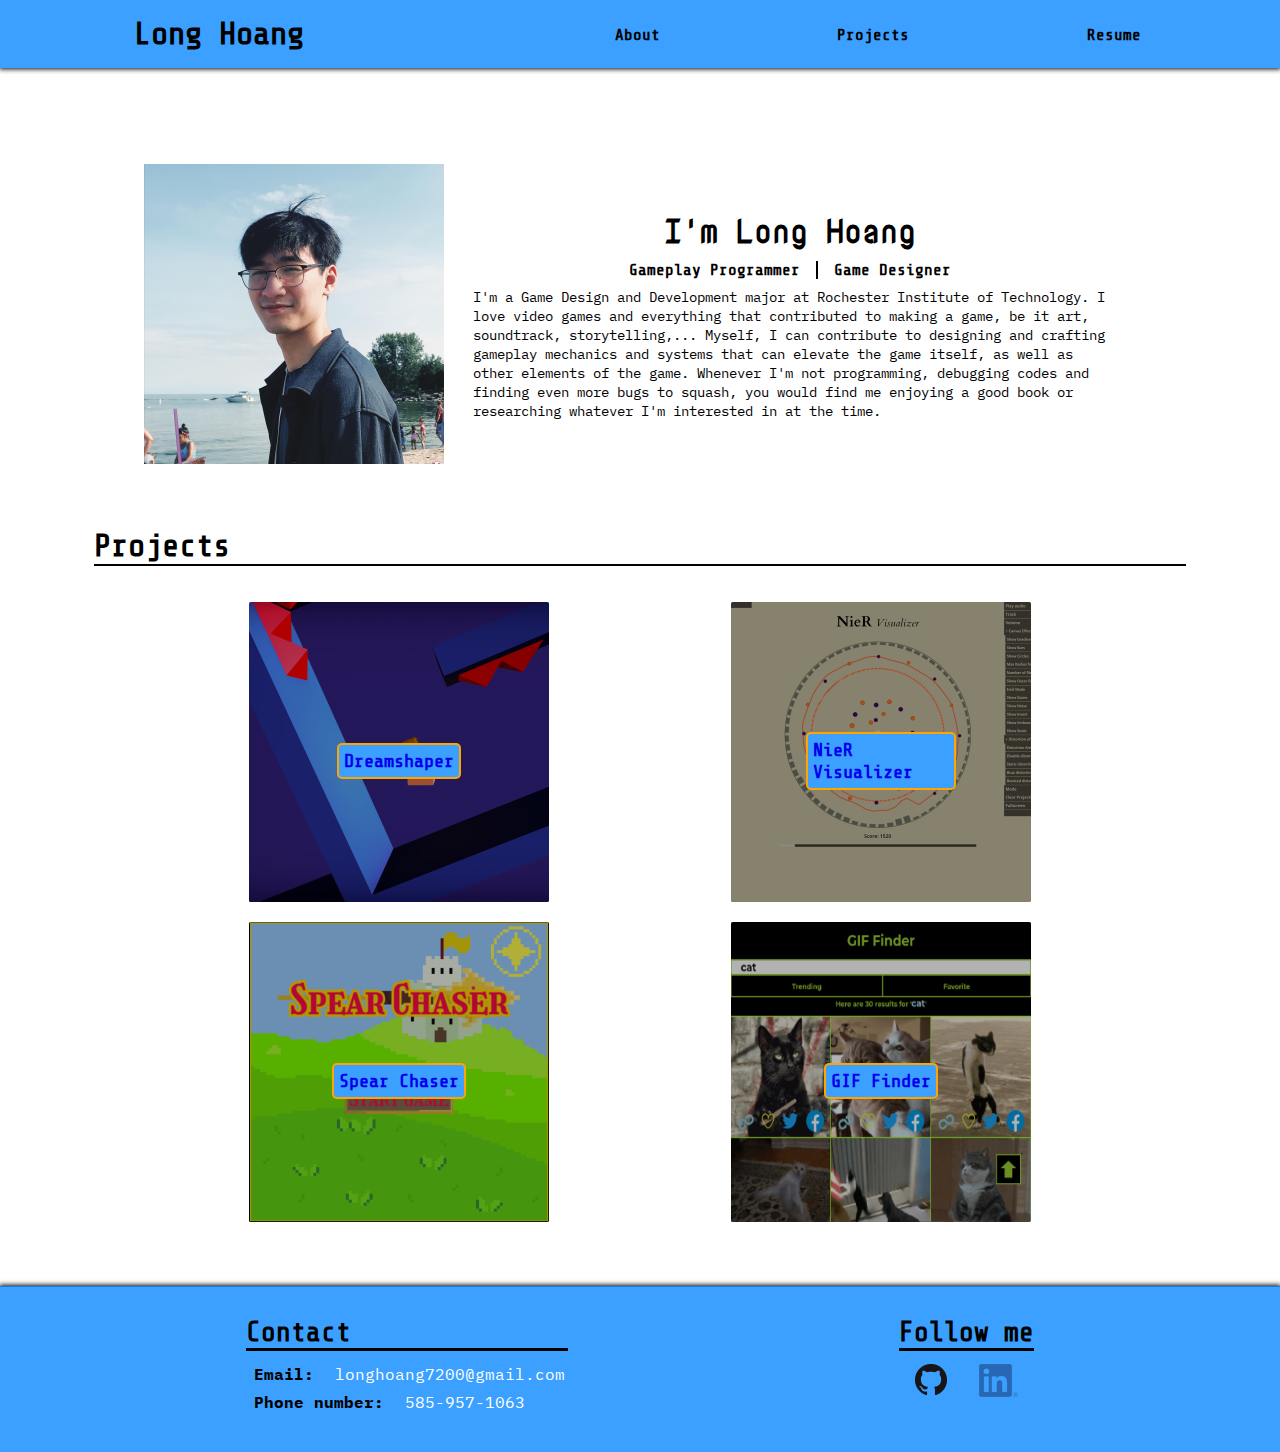
==== commit 6053a4a2: "Update text" ====
--- a/index.html
+++ b/index.html
@@ -58,24 +58,34 @@
 
             <ul>
                 <li>
+                    <a href="dreamshaper.html">
+                        <h3>Dreamshaper</h3>
+                        <picture>
+                            <source srcset = "media/dreamshaper-300px.png" media = "(max-width: 500px)">
+                            <source srcset = "media/dreamshaper-600px.png" media = "(max-width: 768px)">
+                            <img src="media/dreamshaper-600px.png" alt = "Dreamshaper gravity shifting mechanic">
+                        </picture>
+                    </a>
+                </li>
+
+                <li>
+                    <a href="nier-visualizer.html">
+                        <h3>NieR Visualizer</h3>
+                        <picture>
+                            <source srcset = "media/nier-visualizer-normal-300px.png" media = "(max-width: 500px)">
+                            <source srcset = "media/nier-visualizer-normal-600px.png" media = "(max-width: 768px)">
+                            <img src="media/nier-visualizer-normal-600px.png" alt = "NieR visualizer at normal mode">
+                        </picture>
+                    </a>
+                </li>
+
+                <li>
                     <a href="spearchaser.html">
                         <h3 >Spear Chaser</h3>
                         <picture>
                             <source srcset = "media/spear-chaser-title-300px.PNG" media = "(max-width: 700px)">
                             <source srcset = "media/spear-chaser-title-600px.PNG">
                             <img src="media/spear-chaser-title-600px.PNG" alt = "Title for the game Spear Chaser">
-                        </picture>
-                    </a>
-                </li>
-
-                <li>
-                    <a href="goldenankh.html">
-                        <h3>The Golden Ankh</h3>
-                        <picture>
-                            <source srcset = "media/golden-ankh-small.png" media = "(max-width: 700px)">
-                            <source srcset = "media/golden-ankh-medium.png">
-                            <img src = "media/golden-ankh-medium.png" 
-                            alt = "A stage from the Golden Ankh">
                         </picture>
                     </a>
                 </li>
@@ -88,17 +98,6 @@
                             <source srcset = "media/GIF-Finder-medium.PNG" media = "(max-width: 768px)">
                             <source srcset = "media/GIF-Finder-large.PNG">
                             <img src="media/GIF-Finder-large.PNG" alt = "GIF Finder interface">
-                        </picture>
-                    </a>
-                </li>
-
-                <li>
-                    <a href="dreamshaper.html">
-                        <h3>Dreamshaper</h3>
-                        <picture>
-                            <source srcset = "media/dreamshaper-300px.png" media = "(max-width: 500px)">
-                            <source srcset = "media/dreamshaper-600px.png" media = "(max-width: 768px)">
-                            <img src="media/dreamshaper-600px.png" alt = "Dreamshaper gravity shifting mechanic">
                         </picture>
                     </a>
                 </li>
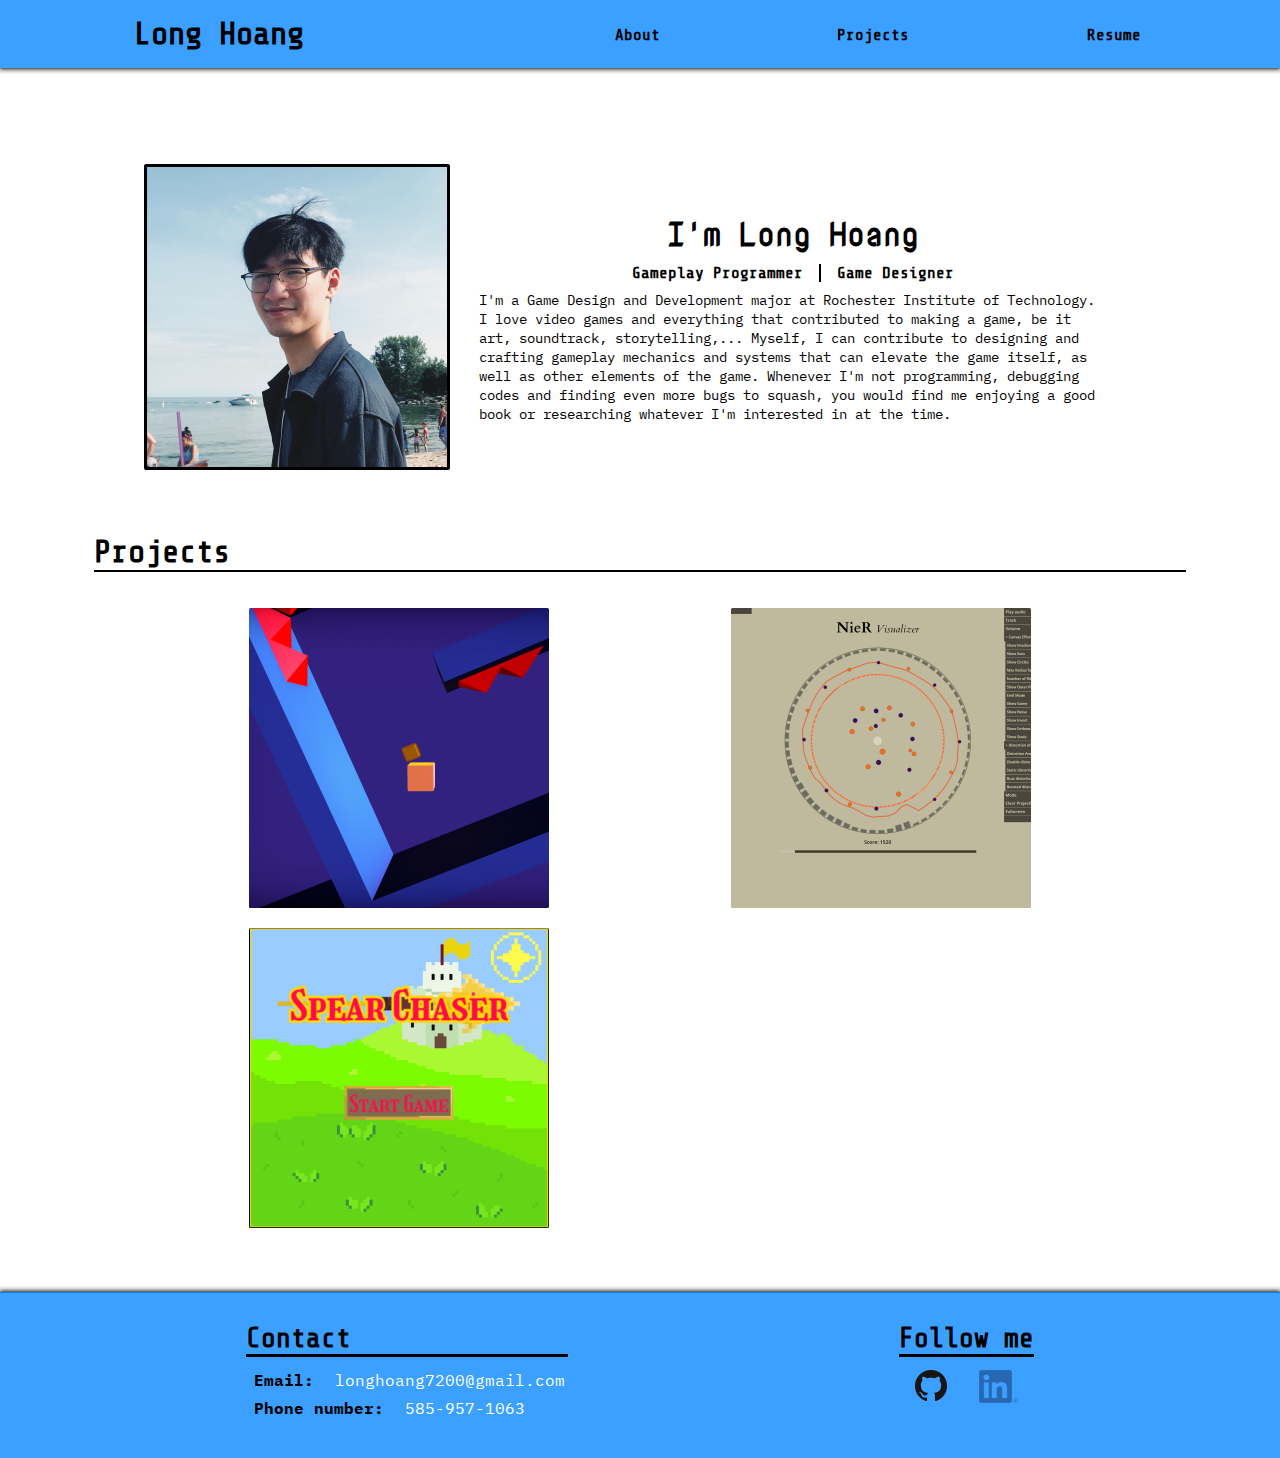
==== commit f6f9c9ca: "removed gif finder" ====
--- a/index.html
+++ b/index.html
@@ -90,18 +90,6 @@
                     </a>
                 </li>
 
-                <li>
-                    <a href="giffinder.html">
-                        <h3>GIF Finder</h3>
-                        <picture>
-                            <source srcset = "media/GIF-Finder-small.PNG" media = "(max-width: 500px)">
-                            <source srcset = "media/GIF-Finder-medium.PNG" media = "(max-width: 768px)">
-                            <source srcset = "media/GIF-Finder-large.PNG">
-                            <img src="media/GIF-Finder-large.PNG" alt = "GIF Finder interface">
-                        </picture>
-                    </a>
-                </li>
-
             </ul>
         </section>
     </main>
--- a/css/index.css
+++ b/css/index.css
@@ -158,6 +158,11 @@
     margin-bottom: 0;
 }
 
+#about img{
+    border: 3px solid black;
+    border-radius: 2px;
+}
+
 #projects h2
 {
     font-size: 200%;
@@ -202,6 +207,7 @@
 
 h3
 {
+    display: none;
     position: absolute;
     left: 50%;
     top: 50%;
@@ -210,18 +216,22 @@
     background: #3ba0ff;
     border: 2px solid orange;
     padding: 5px;
-    border-radius: 5px;
+    border-radius: 1px;
     pointer-events: none;
 }
 
 #projects img{
     width: 300px;
     height: 300px;
-    filter: brightness(0.7);
-}
-
-#projects img:hover{
-    filter: brightness(0.3) blur(3px);
+    transition: 0.5s;
+}
+
+#projects li:hover img{
+    filter: brightness(0.5) blur(3px);
+}
+
+#projects li:hover h3{
+    display: block;
 }
 
 /* Footer */
@@ -276,6 +286,7 @@
 {
     text-decoration: none;
     font-weight: bold;
+    transition: 0.5s;
 }
 
 a:focus 
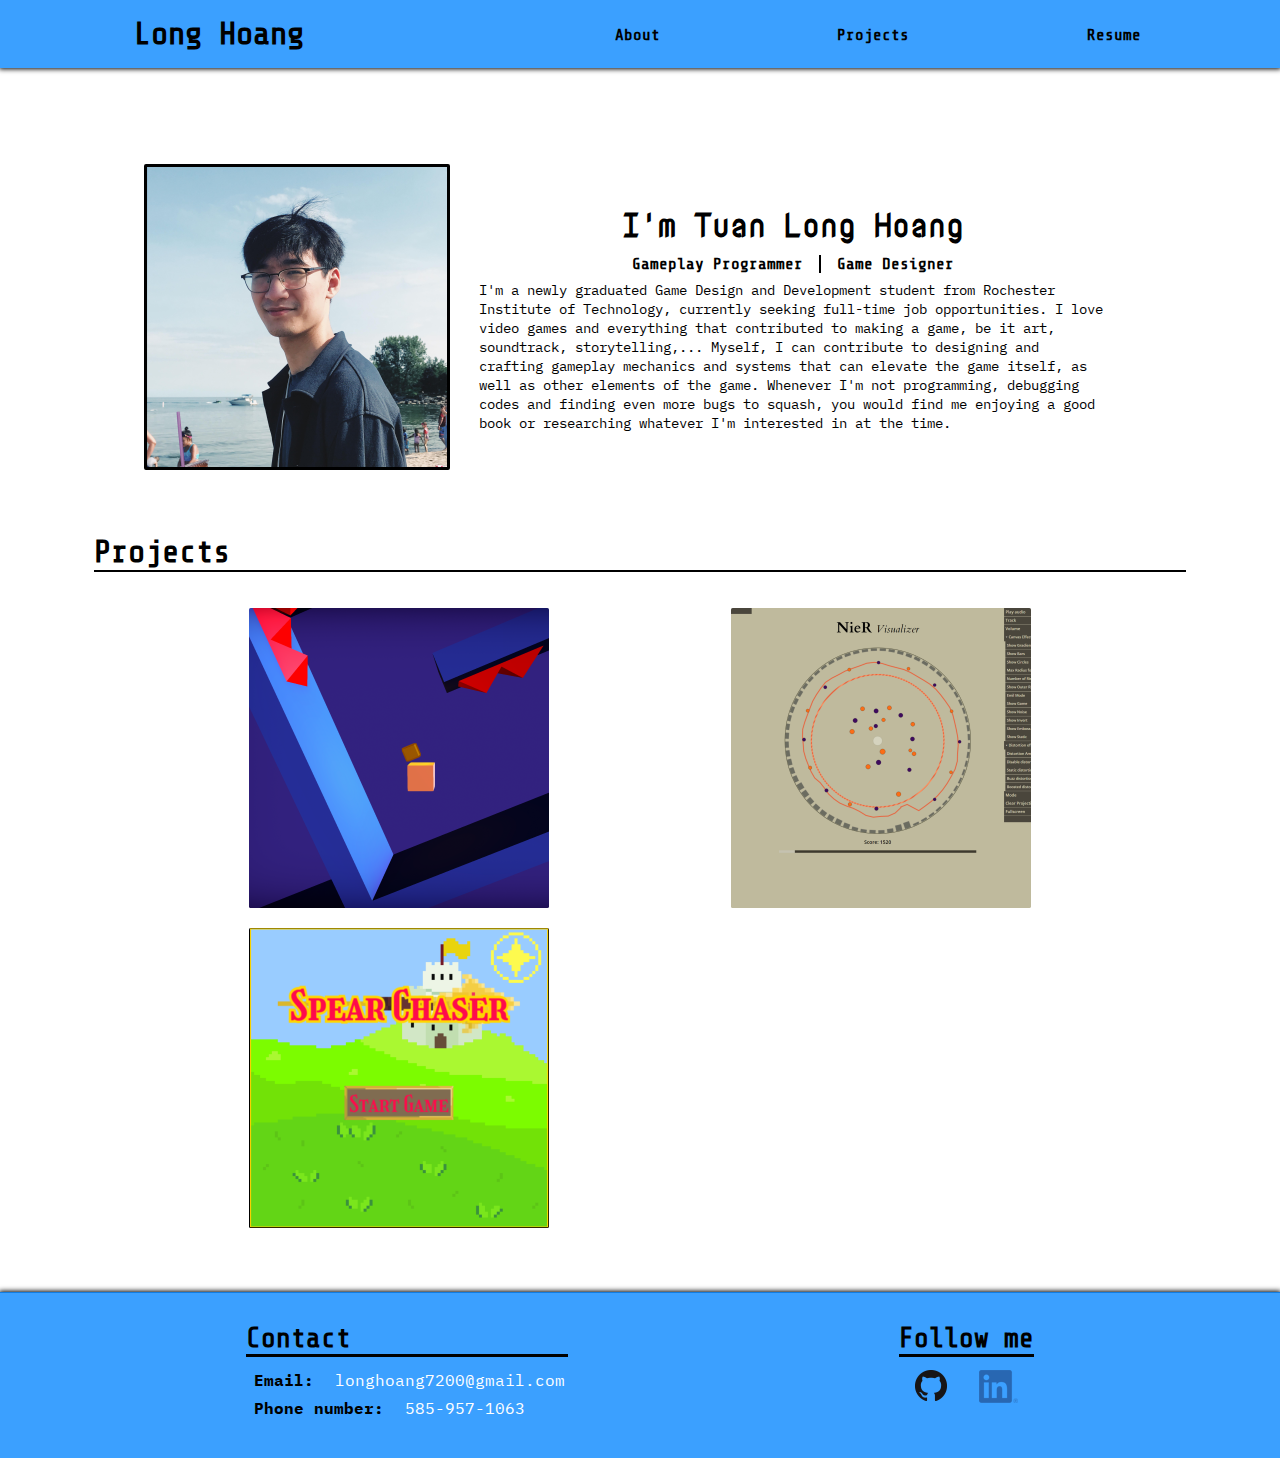
==== commit 740d52a8: "update summary" ====
--- a/index.html
+++ b/index.html
@@ -33,7 +33,7 @@
             <img src="media/long_hoang_300px.png" alt="Long Hoang">
             
             <div>
-                <h2>I'm Long Hoang</h2>
+                <h2>I'm Tuan Long Hoang</h2>
 
                 <ul>
                     <li>Gameplay Programmer</li>
@@ -41,7 +41,7 @@
                 </ul>
 
                 <p>
-                    I'm a Game Design and Development major at Rochester Institute of Technology.
+                    I'm a newly graduated Game Design and Development student from Rochester Institute of Technology, currently seeking full-time job opportunities.
                     I love video games and everything that contributed to making a game, be it art, soundtrack, storytelling,...
                     Myself, I can contribute to designing and crafting gameplay mechanics and systems that can elevate the game itself,
                     as well as other elements of the game.
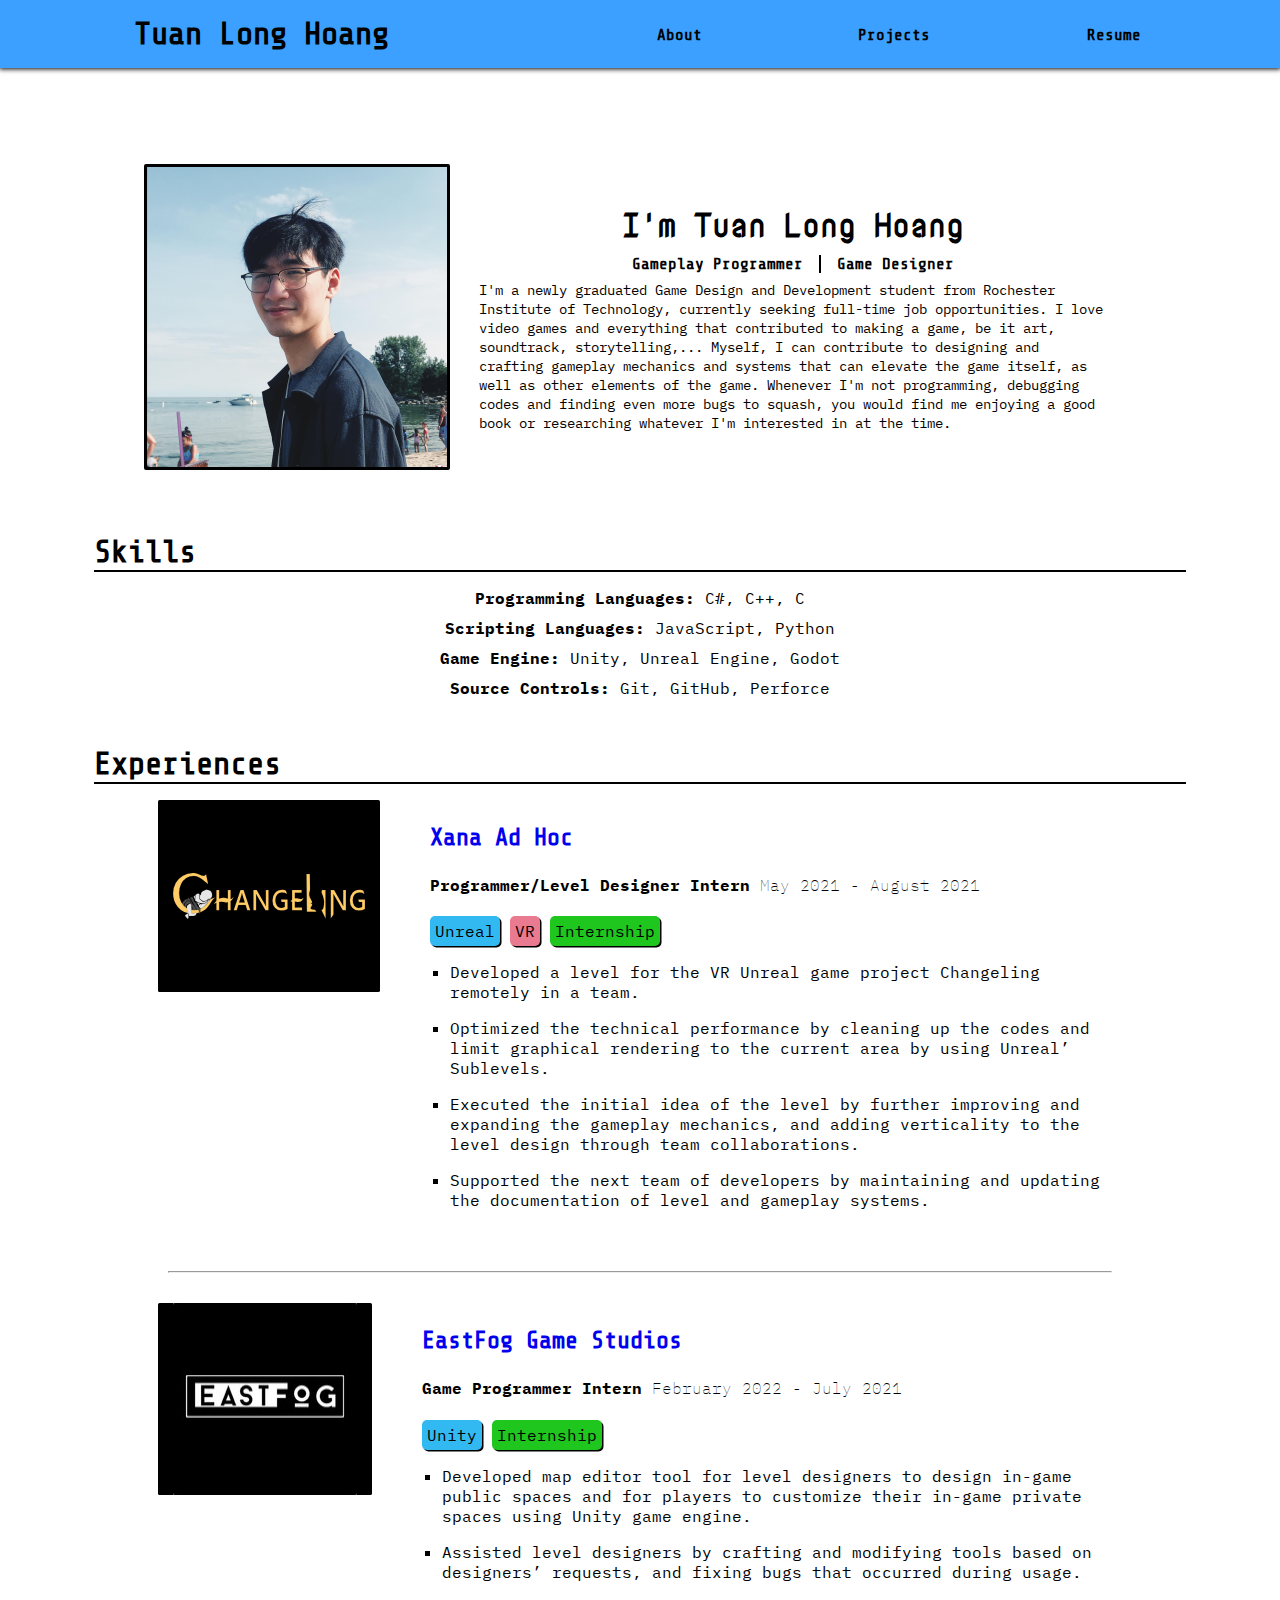
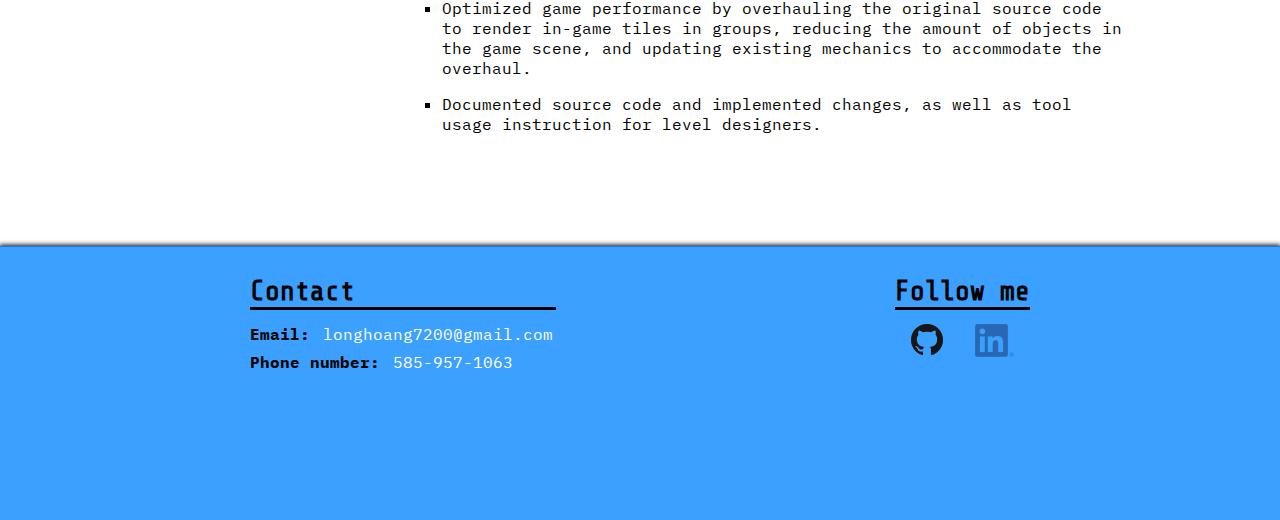
==== commit 644aa00b: "portfolio update" ====
--- a/index.html
+++ b/index.html
@@ -16,13 +16,13 @@
     
     <header>
         <h1>
-            <a href = "index.html">Long Hoang</a>
+            <a href = "index.html">Tuan Long Hoang</a>
         </h1>
 
         <nav>
             <ul>
                 <li><a href = "index.html#about">About</a></li>
-                <li><a href = "index.html#projects">Projects</a></li>
+                <li><a href = "projects.html">Projects</a></li>
                 <li><a href = "media/LongHoang_Coop_Resume.pdf" target = _blank>Resume</a></li>
             </ul>
         </nav>
@@ -51,45 +51,86 @@
             </div>
         </section>
 
-        <section id="projects">
+        <section class="entry-group text-entry">
             <h2>
-                Projects
+                Skills
             </h2>
 
             <ul>
                 <li>
-                    <a href="dreamshaper.html">
-                        <h3>Dreamshaper</h3>
-                        <picture>
-                            <source srcset = "media/dreamshaper-300px.png" media = "(max-width: 500px)">
-                            <source srcset = "media/dreamshaper-600px.png" media = "(max-width: 768px)">
-                            <img src="media/dreamshaper-600px.png" alt = "Dreamshaper gravity shifting mechanic">
-                        </picture>
-                    </a>
+                    <span class="entry-label">Programming Languages:</span> C#, C++, C
                 </li>
 
                 <li>
-                    <a href="nier-visualizer.html">
-                        <h3>NieR Visualizer</h3>
-                        <picture>
-                            <source srcset = "media/nier-visualizer-normal-300px.png" media = "(max-width: 500px)">
-                            <source srcset = "media/nier-visualizer-normal-600px.png" media = "(max-width: 768px)">
-                            <img src="media/nier-visualizer-normal-600px.png" alt = "NieR visualizer at normal mode">
-                        </picture>
-                    </a>
+                    <span class="entry-label">Scripting Languages:</span> JavaScript, Python
                 </li>
 
                 <li>
-                    <a href="spearchaser.html">
-                        <h3 >Spear Chaser</h3>
-                        <picture>
-                            <source srcset = "media/spear-chaser-title-300px.PNG" media = "(max-width: 700px)">
-                            <source srcset = "media/spear-chaser-title-600px.PNG">
-                            <img src="media/spear-chaser-title-600px.PNG" alt = "Title for the game Spear Chaser">
-                        </picture>
-                    </a>
+                    <span class="entry-label">Game Engine:</span> Unity, Unreal Engine, Godot
                 </li>
 
+                <li>
+                    <span class="entry-label">Source Controls:</span> Git, GitHub, Perforce
+                </li>
+            </ul>
+        </section>
+
+        <section class="entry-group">
+            <h2>
+                Experiences
+            </h2>
+
+            <ul>
+                <li class="entry">
+                    <img src="media/ChangelingWebLogo2.svg" alt="Changeling VR logo">
+
+                    <div>
+                        <h3><a href="changeling.html">Xana Ad Hoc</a></h3>
+                        <h4><span>Programmer/Level Designer Intern</span> May 2021 - August 2021</h4>
+                        
+                        <ul class="exp-tag">
+                            <li class="engine">Unreal</li>
+                            <li class="misc">VR</li>
+                            <li class="type">Internship</li>
+                        </ul>
+
+                        <ul class="text-detail">
+                            <li><p>Developed a level for the VR Unreal game project Changeling remotely in a team. </p></li>
+                            <li><p>Optimized the technical performance by cleaning up the codes and 
+                                limit graphical rendering to the current area by using Unreal’ Sublevels.</p></li>
+                            <li><p>Executed the initial idea of the level by further improving and expanding the gameplay mechanics, 
+                                and adding verticality to the level design through team collaborations.</p></li>
+                            <li><p>Supported the next team of developers by maintaining and updating the 
+                                documentation of level and gameplay systems.</p></li>
+                        </ul>
+                    </div>
+                </li>
+
+                <hr/>
+                
+                <li class="entry">
+                    <img src="media/eastfog.jpg" alt="EastFog logo">
+
+                    <div>
+                        <h3><a href="https://eastfog.com/">EastFog Game Studios</a></h3>
+                        <h4><span>Game Programmer Intern</span> February 2022 - July 2021</h4>
+                        <ul class="exp-tag">
+                            <li class="engine">Unity</li>
+                            <li class="type">Internship</li>
+                        </ul>
+                        <ul class="text-detail">
+                            <li><p>Developed map editor tool for level designers to design in-game public spaces and for players to 
+                                customize their in-game private spaces using Unity game engine.</p></li>
+                            <li><p>Assisted level designers by crafting and modifying tools based on designers’ 
+                                requests, and fixing bugs that occurred during usage.</p></li>
+                            <li><p>Optimized game performance by overhauling the original source code to render in-game tiles in groups, 
+                                reducing the amount of objects in the game scene, and updating existing mechanics to 
+                                accommodate the overhaul.</p></li>
+                            <li><p>Documented source code and implemented changes, as well as tool usage 
+                                instruction for level designers.</p></li>
+                        </ul>
+                    </div>
+                </li>
             </ul>
         </section>
     </main>
--- a/css/index.css
+++ b/css/index.css
@@ -7,8 +7,9 @@
                     "main"
                     "footer";
     margin: 0;
-    grid-template-rows: auto auto auto;
+    grid-template-rows: auto auto 100px;
     min-width: 100vw;
+    min-height: 100vh;
 }
 
 ul
@@ -163,7 +164,11 @@
     border-radius: 2px;
 }
 
-#projects h2
+.entry-group{
+    margin-bottom: 2rem;
+}
+
+.entry-group h2
 {
     font-size: 200%;
     margin-top: 0.5em;
@@ -172,22 +177,17 @@
     border-bottom: 2px solid black;
 }
 
-li p
-{
-    margin: 2em 0.5em;
-}
-
-#projects>p:first-of-type
+.entry-group>p:first-of-type
 {
     text-indent: 2em;
 }
 
-#projects li:nth-last-child(1)
+.entry-group li:nth-last-child(1)
 {
     margin-bottom: 0;
 }
 
-#projects img
+.entry-group img
 {
     max-width: 100%;
     border-radius: 0.1em;
@@ -199,44 +199,82 @@
     grid-template-rows: 350px 300px auto;
 }
 
-#projects ul li{
+.text-entry ul li{
     position: relative;
     justify-self: center;
     align-self: stretch;
-}
-
-h3
-{
-    display: none;
-    position: absolute;
-    left: 50%;
-    top: 50%;
-    z-index: 10;
-    transform: translate(-50%, -50%);
-    background: #3ba0ff;
-    border: 2px solid orange;
+    margin-bottom: 10px;
+}
+
+.entry-label{
+    font-weight: bold;
+}
+
+.entry{
+    display: flex;
+    gap: 50px;
+    justify-content: flex-start;
+    margin-bottom: 5vh;
+}
+
+.entry h3{
+    font-size: 150%;
+}
+
+.entry h3 a{
+    margin: 0;
+}
+
+h4{
+    font-weight: lighter;
+}
+h4 span{
+    font-weight: bold;
+}
+
+.entry img{
+    padding: 0 15px;
+    max-width: 15vw;
+    max-height: 15vw;
+    background-color: black;
+}
+
+.text-detail{
+    list-style: square;
+    margin-left: 20px;
+}
+
+.exp-tag{
+    display: flex;
+    gap: 10px;
+}
+
+.exp-tag li{
+    background-color: whitesmoke;
     padding: 5px;
-    border-radius: 1px;
-    pointer-events: none;
-}
-
-#projects img{
-    width: 300px;
-    height: 300px;
-    transition: 0.5s;
-}
-
-#projects li:hover img{
-    filter: brightness(0.5) blur(3px);
-}
-
-#projects li:hover h3{
-    display: block;
-}
-
+    border-radius: 5px;
+    box-shadow: 1.5px 1.5px;
+}
+
+li.engine{
+    background-color: rgb(51, 185, 242);
+}
+
+li.type{
+    background-color: rgb(30, 198, 30);
+}
+
+li.misc{
+    background-color: rgb(234, 122, 144);
+}
+
+hr{
+    margin: 30px 10px;
+}
 /* Footer */
 footer
 {
+    height: 25vh;
     grid-area: footer;
     border-top: 0.5px solid #127ce0;
     box-shadow: 0 0 5px 1px black;
@@ -474,7 +512,7 @@
         margin: 0 1em;
     }
 
-    #projects ul{
+    .entry-group ul{
         grid-template-columns: 1fr 1fr;
         grid-template-rows: 1fr 1fr;
     }
@@ -519,11 +557,11 @@
         margin-top: 0;
     }
 
-    #projects{
+    .entry-group{
         padding: 0 30px;
     }
 
-    #projects h2
+    .entry-group h2
     {
         margin-left: -2em;
         margin-right: -2em;
@@ -533,7 +571,7 @@
 
 @media (min-width: 1400px)
 {
-    #projects img{
+    .entry-group img{
         width: 500px;
         height: 500px;
     }
@@ -550,6 +588,6 @@
     main
     {
         padding-top: 1em;
-        margin: 2% 20%;
+        margin: 2% 10%;
     }
 }